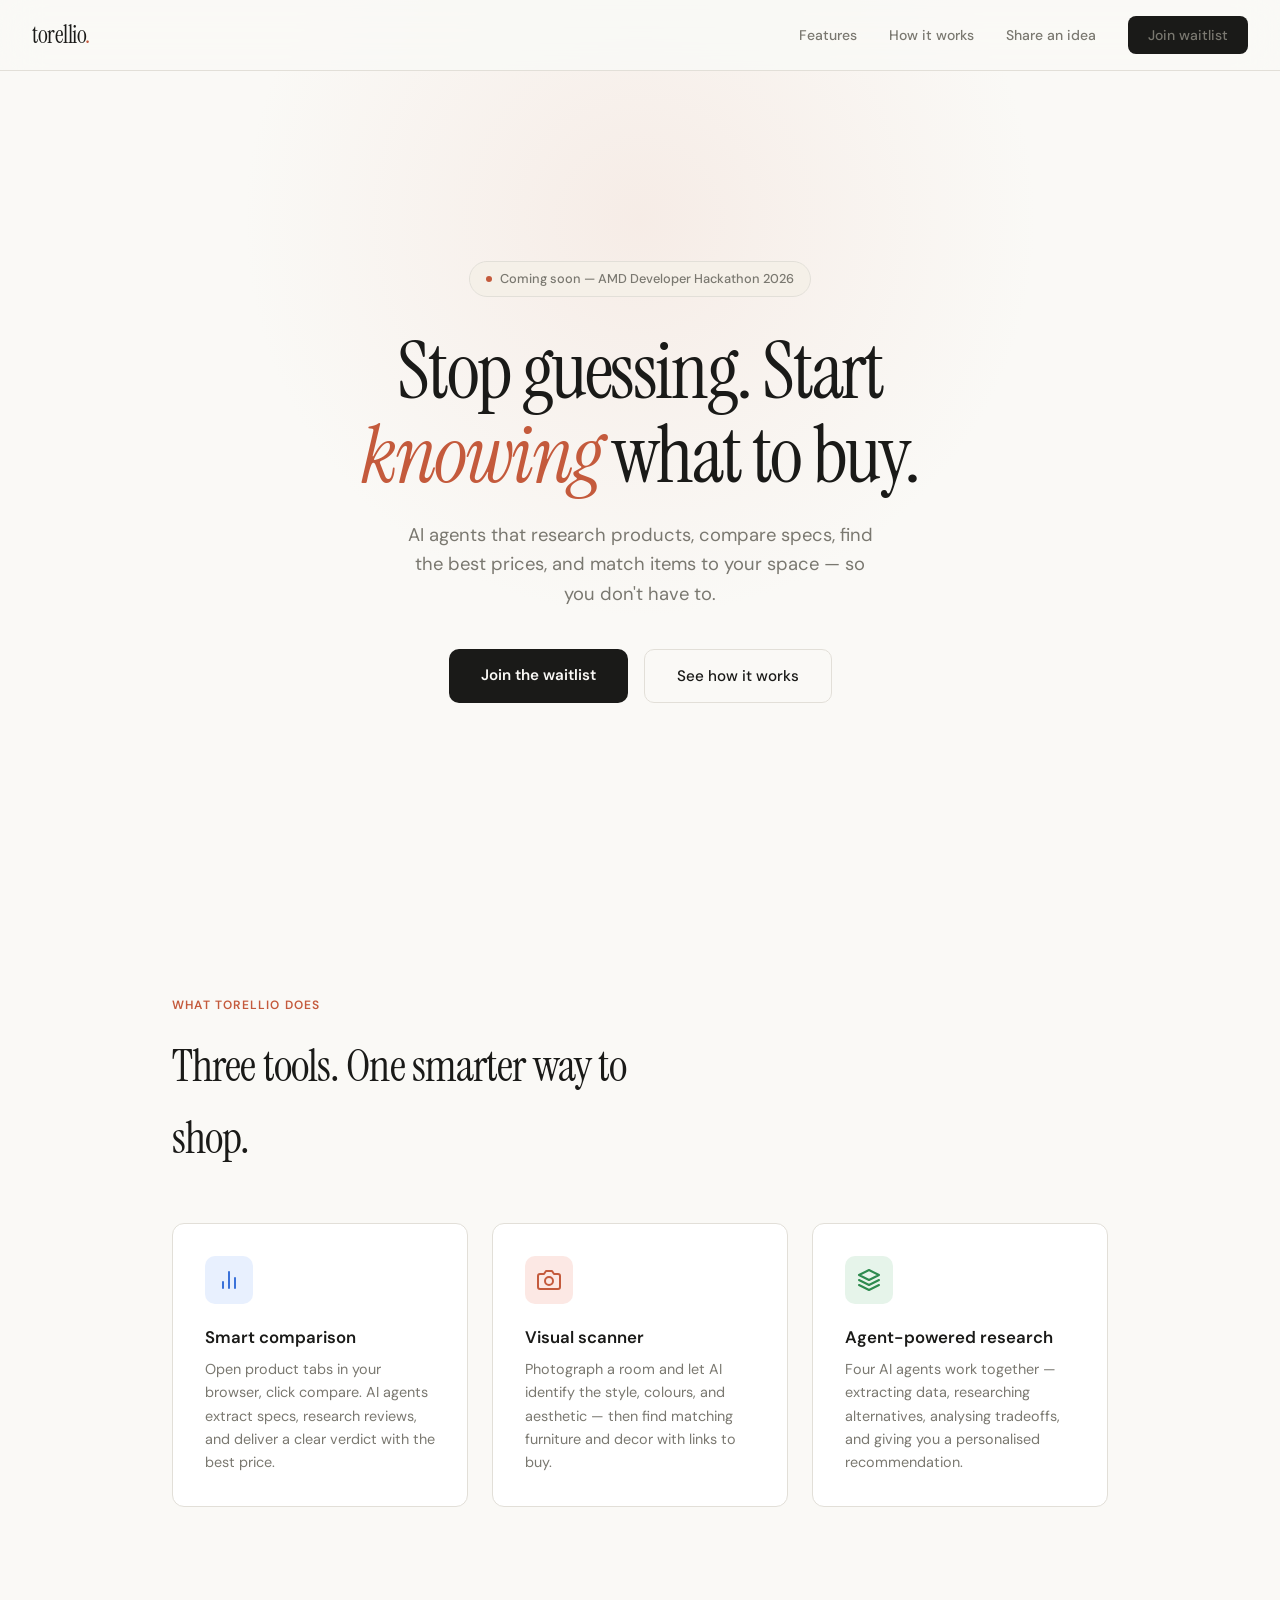
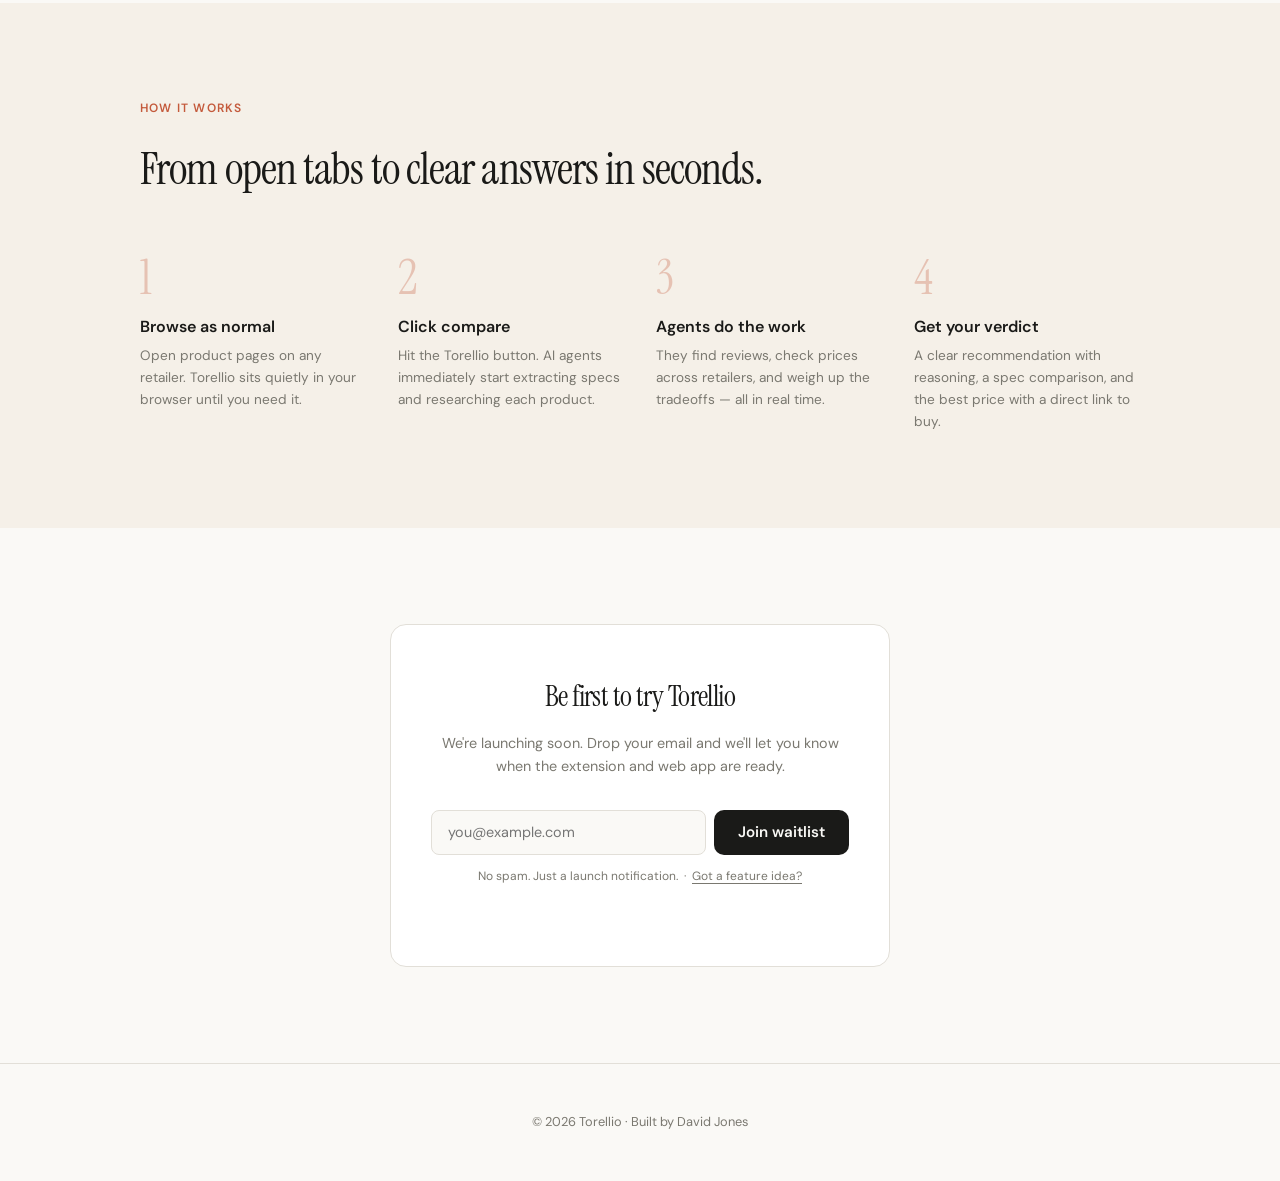
==== site/index.html @ e5859b56 "Add waitlist site and worker with restructured folders Splits HTML into site/ and Cloudflare Worker " ====
<!DOCTYPE html>
<html lang="en">
<head>
<meta charset="UTF-8">
<meta name="viewport" content="width=device-width, initial-scale=1.0">
<title>Torellio — Shop smarter with AI agents</title>
<meta name="description" content="Torellio uses AI agents to compare products, find the best prices, and match items to your style. Browser extension and visual scanner.">
<link rel="preconnect" href="https://fonts.googleapis.com">
<link rel="preconnect" href="https://fonts.gstatic.com" crossorigin>
<link href="https://fonts.googleapis.com/css2?family=DM+Sans:ital,opsz,wght@0,9..40,400;0,9..40,500;0,9..40,600;0,9..40,700;1,9..40,400&family=Instrument+Serif:ital@0;1&display=swap" rel="stylesheet">
<style>
*,*::before,*::after{margin:0;padding:0;box-sizing:border-box}
:root{
  --ink:#1a1a18;
  --paper:#faf9f6;
  --warm:#f5f0e8;
  --accent:#c45a3c;
  --accent-light:#f0d9cf;
  --muted:#7a7870;
  --border:#e2dfd8;
  --radius:12px;
}
html{scroll-behavior:smooth}
body{
  font-family:'DM Sans',system-ui,sans-serif;
  background:var(--paper);
  color:var(--ink);
  line-height:1.6;
  -webkit-font-smoothing:antialiased;
}

/* NAV */
nav{
  position:fixed;top:0;left:0;right:0;z-index:100;
  padding:1rem 2rem;
  display:flex;align-items:center;justify-content:space-between;
  background:rgba(250,249,246,0.85);
  backdrop-filter:blur(20px);
  border-bottom:1px solid var(--border);
}
.logo{
  font-family:'Instrument Serif',serif;
  font-size:1.5rem;
  font-weight:400;
  letter-spacing:-0.02em;
  color:var(--ink);
  text-decoration:none;
}
.logo span{color:var(--accent)}
.nav-links{display:flex;gap:2rem;align-items:center}
.nav-links a{
  text-decoration:none;color:var(--muted);
  font-size:0.875rem;font-weight:500;
  transition:color 0.2s;
}
.nav-links a:hover{color:var(--ink)}
.nav-cta{
  background:var(--ink);color:var(--paper);
  padding:0.5rem 1.25rem;border-radius:8px;
  font-size:0.875rem;font-weight:600;
  text-decoration:none;transition:opacity 0.2s;
}
.nav-cta:hover{opacity:0.85}

/* HERO */
.hero{
  min-height:100vh;
  display:flex;flex-direction:column;
  align-items:center;justify-content:center;
  text-align:center;
  padding:8rem 2rem 4rem;
  position:relative;
  overflow:hidden;
}
.hero::before{
  content:'';position:absolute;
  top:-20%;left:50%;transform:translateX(-50%);
  width:800px;height:800px;
  background:radial-gradient(circle,var(--accent-light) 0%,transparent 70%);
  opacity:0.4;pointer-events:none;
}
.badge{
  display:inline-flex;align-items:center;gap:0.5rem;
  background:var(--warm);border:1px solid var(--border);
  padding:0.4rem 1rem;border-radius:100px;
  font-size:0.8rem;font-weight:500;color:var(--muted);
  margin-bottom:2rem;
  animation:fadeUp 0.8s ease both;
}
.badge-dot{
  width:6px;height:6px;border-radius:50%;
  background:var(--accent);
  animation:pulse 2s ease infinite;
}
h1{
  font-family:'Instrument Serif',serif;
  font-size:clamp(2.8rem,7vw,5rem);
  line-height:1.05;
  font-weight:400;
  letter-spacing:-0.03em;
  max-width:700px;
  margin-bottom:1.5rem;
  animation:fadeUp 0.8s ease 0.1s both;
}
h1 em{
  font-style:italic;
  color:var(--accent);
}
.hero p{
  font-size:1.15rem;
  color:var(--muted);
  max-width:480px;
  margin-bottom:2.5rem;
  animation:fadeUp 0.8s ease 0.2s both;
}
.hero-actions{
  display:flex;gap:1rem;flex-wrap:wrap;justify-content:center;
  animation:fadeUp 0.8s ease 0.3s both;
}
.btn-primary{
  background:var(--ink);color:var(--paper);
  padding:0.85rem 2rem;border-radius:10px;
  font-size:0.95rem;font-weight:600;
  text-decoration:none;
  transition:transform 0.2s,opacity 0.2s;
  border:none;cursor:pointer;
  font-family:inherit;
}
.btn-primary:hover{transform:translateY(-1px);opacity:0.9}
.btn-secondary{
  background:transparent;color:var(--ink);
  padding:0.85rem 2rem;border-radius:10px;
  font-size:0.95rem;font-weight:500;
  text-decoration:none;
  border:1px solid var(--border);
  transition:border-color 0.2s;
}
.btn-secondary:hover{border-color:var(--muted)}

/* FEATURES */
.features{
  padding:6rem 2rem;
  max-width:1000px;margin:0 auto;
}
.section-label{
  font-size:0.75rem;font-weight:600;
  text-transform:uppercase;letter-spacing:0.1em;
  color:var(--accent);
  margin-bottom:1rem;
}
.features h2{
  font-family:'Instrument Serif',serif;
  font-size:clamp(2rem,4vw,2.8rem);
  font-weight:400;
  letter-spacing:-0.02em;
  margin-bottom:3rem;
  max-width:500px;
}
.feature-grid{
  display:grid;
  grid-template-columns:repeat(auto-fit,minmax(280px,1fr));
  gap:1.5rem;
}
.feature-card{
  background:white;
  border:1px solid var(--border);
  border-radius:var(--radius);
  padding:2rem;
  transition:transform 0.3s ease,box-shadow 0.3s ease;
}
.feature-card:hover{
  transform:translateY(-4px);
  box-shadow:0 12px 40px rgba(0,0,0,0.06);
}
.feature-icon{
  width:48px;height:48px;
  border-radius:10px;
  display:flex;align-items:center;justify-content:center;
  font-size:1.4rem;
  margin-bottom:1.25rem;
}
.fi-compare{background:#e8f0fe;color:#3b72d9}
.fi-scan{background:#fce8e4;color:var(--accent)}
.fi-agent{background:#e6f4ea;color:#2d8a4e}
.feature-card h3{
  font-size:1.05rem;font-weight:600;
  margin-bottom:0.5rem;
}
.feature-card p{
  font-size:0.9rem;color:var(--muted);
  line-height:1.6;
}

/* HOW IT WORKS */
.how{
  padding:6rem 2rem;
  background:var(--warm);
}
.how-inner{max-width:1000px;margin:0 auto}
.how h2{
  font-family:'Instrument Serif',serif;
  font-size:clamp(2rem,4vw,2.8rem);
  font-weight:400;letter-spacing:-0.02em;
  margin-bottom:3rem;
}
.steps{
  display:grid;
  grid-template-columns:repeat(auto-fit,minmax(200px,1fr));
  gap:2rem;
}
.step{position:relative}
.step-num{
  font-family:'Instrument Serif',serif;
  font-size:3rem;color:var(--accent);
  opacity:0.3;line-height:1;
  margin-bottom:0.75rem;
}
.step h3{
  font-size:1rem;font-weight:600;
  margin-bottom:0.4rem;
}
.step p{font-size:0.85rem;color:var(--muted)}

/* WAITLIST */
.waitlist{
  padding:6rem 2rem;
  text-align:center;
}
.waitlist-inner{
  max-width:500px;margin:0 auto;
  background:white;
  border:1px solid var(--border);
  border-radius:16px;
  padding:3rem 2.5rem;
}
.waitlist h2{
  font-family:'Instrument Serif',serif;
  font-size:1.8rem;font-weight:400;
  letter-spacing:-0.02em;
  margin-bottom:0.75rem;
}
.waitlist p{
  font-size:0.9rem;color:var(--muted);
  margin-bottom:2rem;
}
.email-form{
  display:flex;gap:0.5rem;
}
.email-form input{
  flex:1;
  padding:0.8rem 1rem;
  border:1px solid var(--border);
  border-radius:8px;
  font-size:0.9rem;
  font-family:inherit;
  background:var(--paper);
  outline:none;
  transition:border-color 0.2s;
}
.email-form input:focus{border-color:var(--accent)}
.email-form button{
  padding:0.8rem 1.5rem;
  white-space:nowrap;
}
.form-note{
  font-size:0.75rem;color:var(--muted);
  margin-top:0.75rem;
}

/* FOOTER */
footer{
  padding:3rem 2rem;
  border-top:1px solid var(--border);
  text-align:center;
}
footer p{font-size:0.8rem;color:var(--muted)}
footer a{color:var(--muted);text-decoration:none}
footer a:hover{color:var(--ink)}

/* ANIMATIONS */
@keyframes fadeUp{
  from{opacity:0;transform:translateY(20px)}
  to{opacity:1;transform:translateY(0)}
}
@keyframes pulse{
  0%,100%{opacity:1}
  50%{opacity:0.4}
}

/* SCROLL ANIMATIONS */
.reveal{
  opacity:0;transform:translateY(30px);
  transition:opacity 0.6s ease,transform 0.6s ease;
}
.reveal.visible{opacity:1;transform:translateY(0)}

/* MOBILE */
@media(max-width:640px){
  nav{padding:1rem}
  .nav-links a:not(.nav-cta){display:none}
  .hero{padding:7rem 1.5rem 3rem}
  .email-form{flex-direction:column}
  .features,.how,.waitlist{padding:4rem 1.5rem}
  .waitlist-inner{padding:2rem 1.5rem}
}
</style>
</head>
<body>

<nav>
  <a href="/" class="logo">torellio<span>.</span></a>
  <div class="nav-links">
    <a href="#features">Features</a>
    <a href="#how">How it works</a>
    <a href="/ideas">Share an idea</a>
    <a href="#waitlist" class="nav-cta">Join waitlist</a>
  </div>
</nav>

<section class="hero">
  <div class="badge">
    <span class="badge-dot"></span>
    Coming soon — AMD Developer Hackathon 2026
  </div>
  <h1>Stop guessing. Start <em>knowing</em> what to buy.</h1>
  <p>AI agents that research products, compare specs, find the best prices, and match items to your space — so you don't have to.</p>
  <div class="hero-actions">
    <a href="#waitlist" class="btn-primary">Join the waitlist</a>
    <a href="#features" class="btn-secondary">See how it works</a>
  </div>
</section>

<section class="features" id="features">
  <div class="section-label reveal">What Torellio does</div>
  <h2 class="reveal">Three tools. One smarter way to shop.</h2>
  <div class="feature-grid">
    <div class="feature-card reveal">
      <div class="feature-icon fi-compare">
        <svg width="24" height="24" fill="none" stroke="currentColor" stroke-width="2" stroke-linecap="round" stroke-linejoin="round" viewBox="0 0 24 24"><path d="M18 20V10M12 20V4M6 20v-6"/></svg>
      </div>
      <h3>Smart comparison</h3>
      <p>Open product tabs in your browser, click compare. AI agents extract specs, research reviews, and deliver a clear verdict with the best price.</p>
    </div>
    <div class="feature-card reveal">
      <div class="feature-icon fi-scan">
        <svg width="24" height="24" fill="none" stroke="currentColor" stroke-width="2" stroke-linecap="round" stroke-linejoin="round" viewBox="0 0 24 24"><path d="M23 19a2 2 0 0 1-2 2H3a2 2 0 0 1-2-2V8a2 2 0 0 1 2-2h4l2-3h6l2 3h4a2 2 0 0 1 2 2z"/><circle cx="12" cy="13" r="4"/></svg>
      </div>
      <h3>Visual scanner</h3>
      <p>Photograph a room and let AI identify the style, colours, and aesthetic — then find matching furniture and decor with links to buy.</p>
    </div>
    <div class="feature-card reveal">
      <div class="feature-icon fi-agent">
        <svg width="24" height="24" fill="none" stroke="currentColor" stroke-width="2" stroke-linecap="round" stroke-linejoin="round" viewBox="0 0 24 24"><path d="M12 2L2 7l10 5 10-5-10-5zM2 17l10 5 10-5M2 12l10 5 10-5"/></svg>
      </div>
      <h3>Agent-powered research</h3>
      <p>Four AI agents work together — extracting data, researching alternatives, analysing tradeoffs, and giving you a personalised recommendation.</p>
    </div>
  </div>
</section>

<section class="how" id="how">
  <div class="how-inner">
    <div class="section-label reveal">How it works</div>
    <h2 class="reveal">From open tabs to clear answers in seconds.</h2>
    <div class="steps">
      <div class="step reveal">
        <div class="step-num">1</div>
        <h3>Browse as normal</h3>
        <p>Open product pages on any retailer. Torellio sits quietly in your browser until you need it.</p>
      </div>
      <div class="step reveal">
        <div class="step-num">2</div>
        <h3>Click compare</h3>
        <p>Hit the Torellio button. AI agents immediately start extracting specs and researching each product.</p>
      </div>
      <div class="step reveal">
        <div class="step-num">3</div>
        <h3>Agents do the work</h3>
        <p>They find reviews, check prices across retailers, and weigh up the tradeoffs — all in real time.</p>
      </div>
      <div class="step reveal">
        <div class="step-num">4</div>
        <h3>Get your verdict</h3>
        <p>A clear recommendation with reasoning, a spec comparison, and the best price with a direct link to buy.</p>
      </div>
    </div>
  </div>
</section>

<section class="waitlist" id="waitlist">
  <div class="waitlist-inner reveal">
    <h2>Be first to try Torellio</h2>
    <p>We're launching soon. Drop your email and we'll let you know when the extension and web app are ready.</p>

    <div id="waitlist-form-state">
      <form class="email-form" onsubmit="handleSubmit(event)" id="waitlist-form">
        <input type="email" placeholder="you@example.com" required id="email-input">
        <button type="submit" class="btn-primary" id="submit-btn">Join waitlist</button>
      </form>
      <div class="form-note">
        No spam. Just a launch notification. &nbsp;·&nbsp;
        <a href="/ideas" style="color:var(--muted);text-decoration:underline;text-underline-offset:3px">Got a feature idea?</a>
      </div>
    </div>

    <div id="waitlist-success" style="display:none">
      <div style="font-size:1.5rem;margin-bottom:0.5rem">🎉</div>
      <p style="font-weight:500;color:var(--ink);margin-bottom:0.25rem">You're on the list!</p>
      <p style="font-size:0.85rem">We'll be in touch when Torellio launches. &nbsp;·&nbsp;
        <a href="/ideas" style="color:var(--muted);text-decoration:underline;text-underline-offset:3px">Share a feature idea?</a>
      </p>
    </div>

    <div id="waitlist-duplicate" style="display:none">
      <p style="font-size:0.9rem;color:var(--muted)">You're already on the list — we'll be in touch. &nbsp;·&nbsp;
        <a href="/ideas" style="color:var(--muted);text-decoration:underline;text-underline-offset:3px">Got a feature idea?</a>
      </p>
    </div>

    <p style="font-size:0.8rem;color:var(--muted);margin-top:1rem">
      <span id="waitlist-count" style="font-weight:600;color:var(--ink)"></span>
    </p>
  </div>
</section>

<footer>
  <p>&copy; 2026 Torellio &middot; Built by <a href="https://bongosclub.uk" target="_blank" rel="noopener">David Jones</a></p>
</footer>

<script>
// Replace with your Worker URL once deployed
const WORKER_URL = 'https://torellio-api.YOUR-SUBDOMAIN.workers.dev';

const observer = new IntersectionObserver((entries) => {
  entries.forEach((entry, i) => {
    if (entry.isIntersecting) {
      setTimeout(() => entry.target.classList.add('visible'), i * 80);
      observer.unobserve(entry.target);
    }
  });
}, { threshold: 0.15 });
document.querySelectorAll('.reveal').forEach(el => observer.observe(el));

// Load waitlist count
async function loadCount() {
  try {
    const res = await fetch(`${WORKER_URL}/api/stats`);
    const data = await res.json();
    if (data.waitlist > 0) {
      document.getElementById('waitlist-count').textContent =
        `${data.waitlist.toLocaleString()} people already signed up`;
    }
  } catch {}
}
loadCount();

async function handleSubmit(e) {
  e.preventDefault();
  const btn = document.getElementById('submit-btn');
  const input = document.getElementById('email-input');
  const email = input.value.trim();

  btn.disabled = true;
  btn.textContent = 'Joining…';

  try {
    const res = await fetch(`${WORKER_URL}/api/waitlist`, {
      method: 'POST',
      headers: { 'Content-Type': 'application/json' },
      body: JSON.stringify({ email }),
    });
    const data = await res.json();

    document.getElementById('waitlist-form-state').style.display = 'none';

    if (data.message === 'already_registered') {
      document.getElementById('waitlist-duplicate').style.display = 'block';
    } else {
      document.getElementById('waitlist-success').style.display = 'block';
      loadCount();
    }
  } catch {
    btn.disabled = false;
    btn.textContent = 'Join waitlist';
    alert('Something went wrong. Please try again.');
  }
}
</script>

</body>
</html>
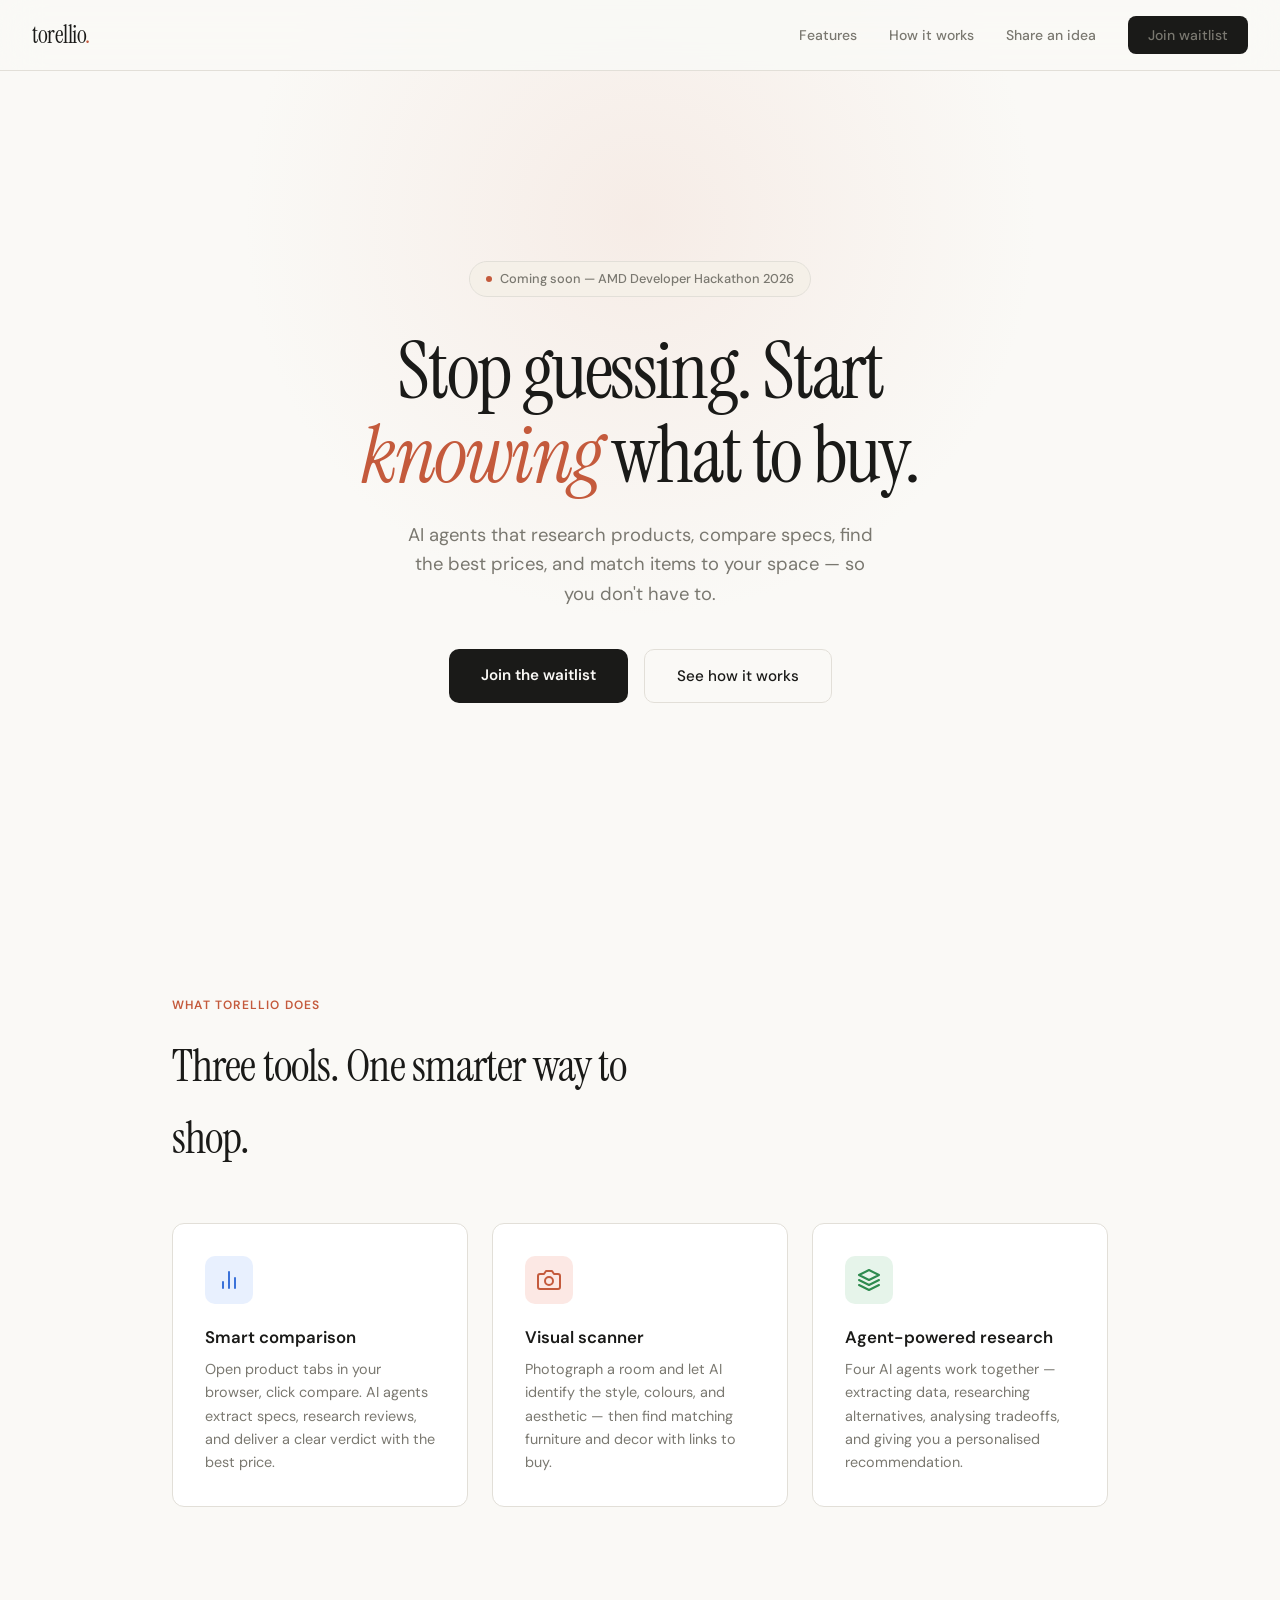
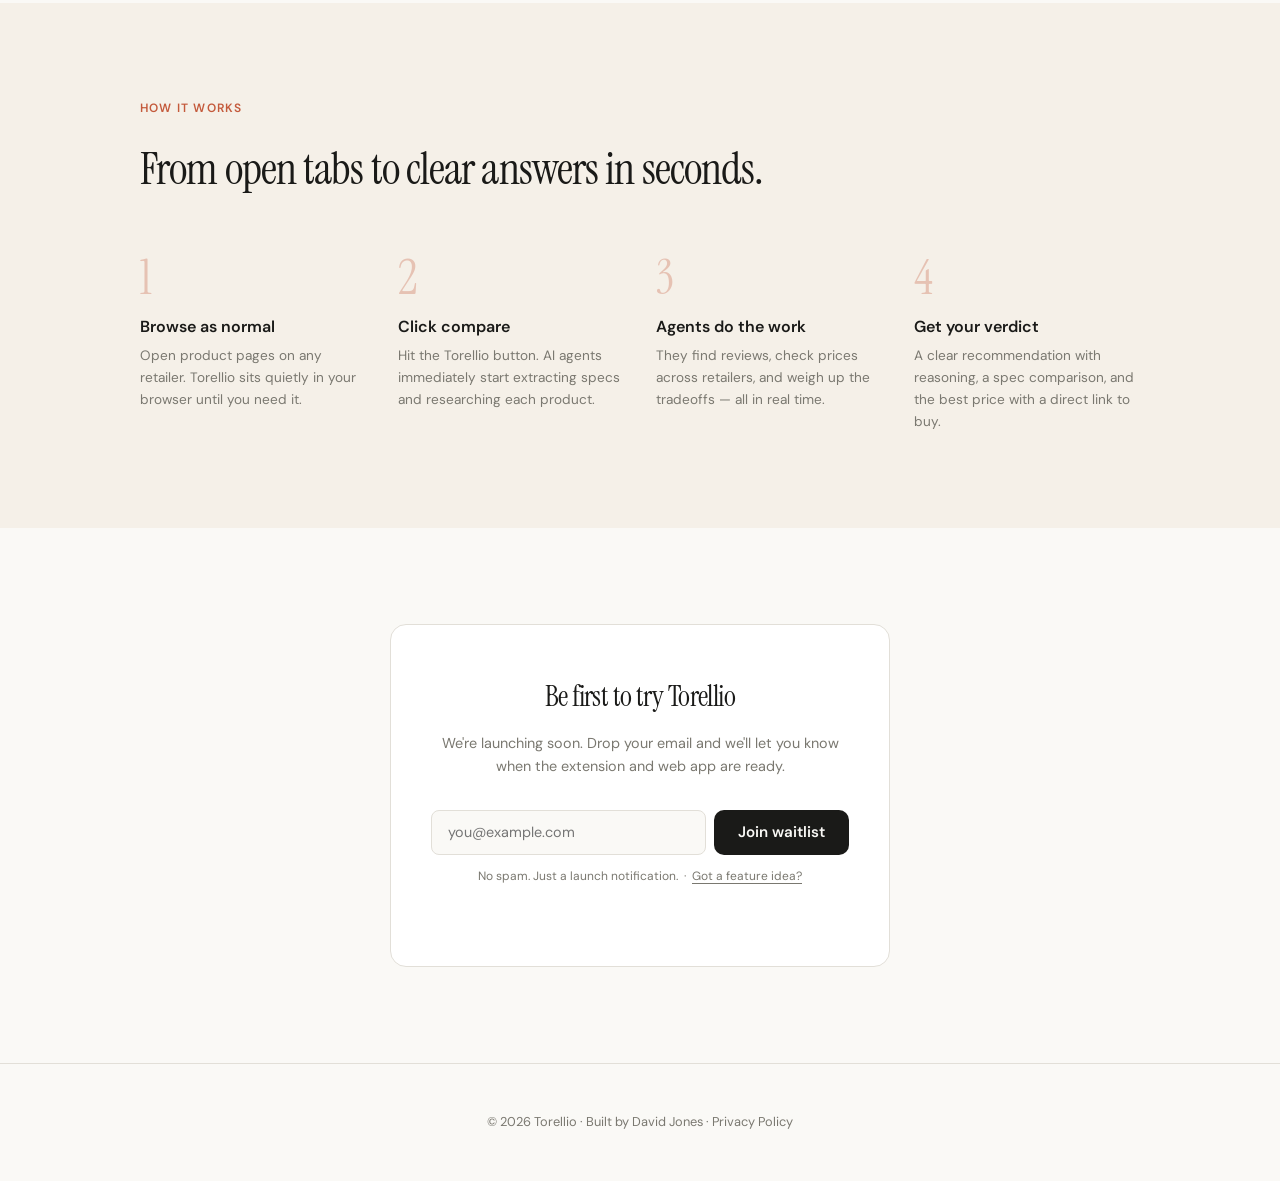
==== commit 4fa312cf: "Add privacy policy page and fix worker URL placeholder - Add privacy.html matching site design - Lin" ====
--- a/site/index.html
+++ b/site/index.html
@@ -424,12 +424,12 @@
 </section>
 
 <footer>
-  <p>&copy; 2026 Torellio &middot; Built by <a href="https://bongosclub.uk" target="_blank" rel="noopener">David Jones</a></p>
+  <p>&copy; 2026 Torellio &middot; Built by <a href="https://bongosclub.uk" target="_blank" rel="noopener">David Jones</a> &middot; <a href="/privacy">Privacy Policy</a></p>
 </footer>
 
 <script>
 // Replace with your Worker URL once deployed
-const WORKER_URL = 'https://torellio-api.YOUR-SUBDOMAIN.workers.dev';
+const WORKER_URL = 'https://torellio-api.davidjonesuk1997.workers.dev';
 
 const observer = new IntersectionObserver((entries) => {
   entries.forEach((entry, i) => {
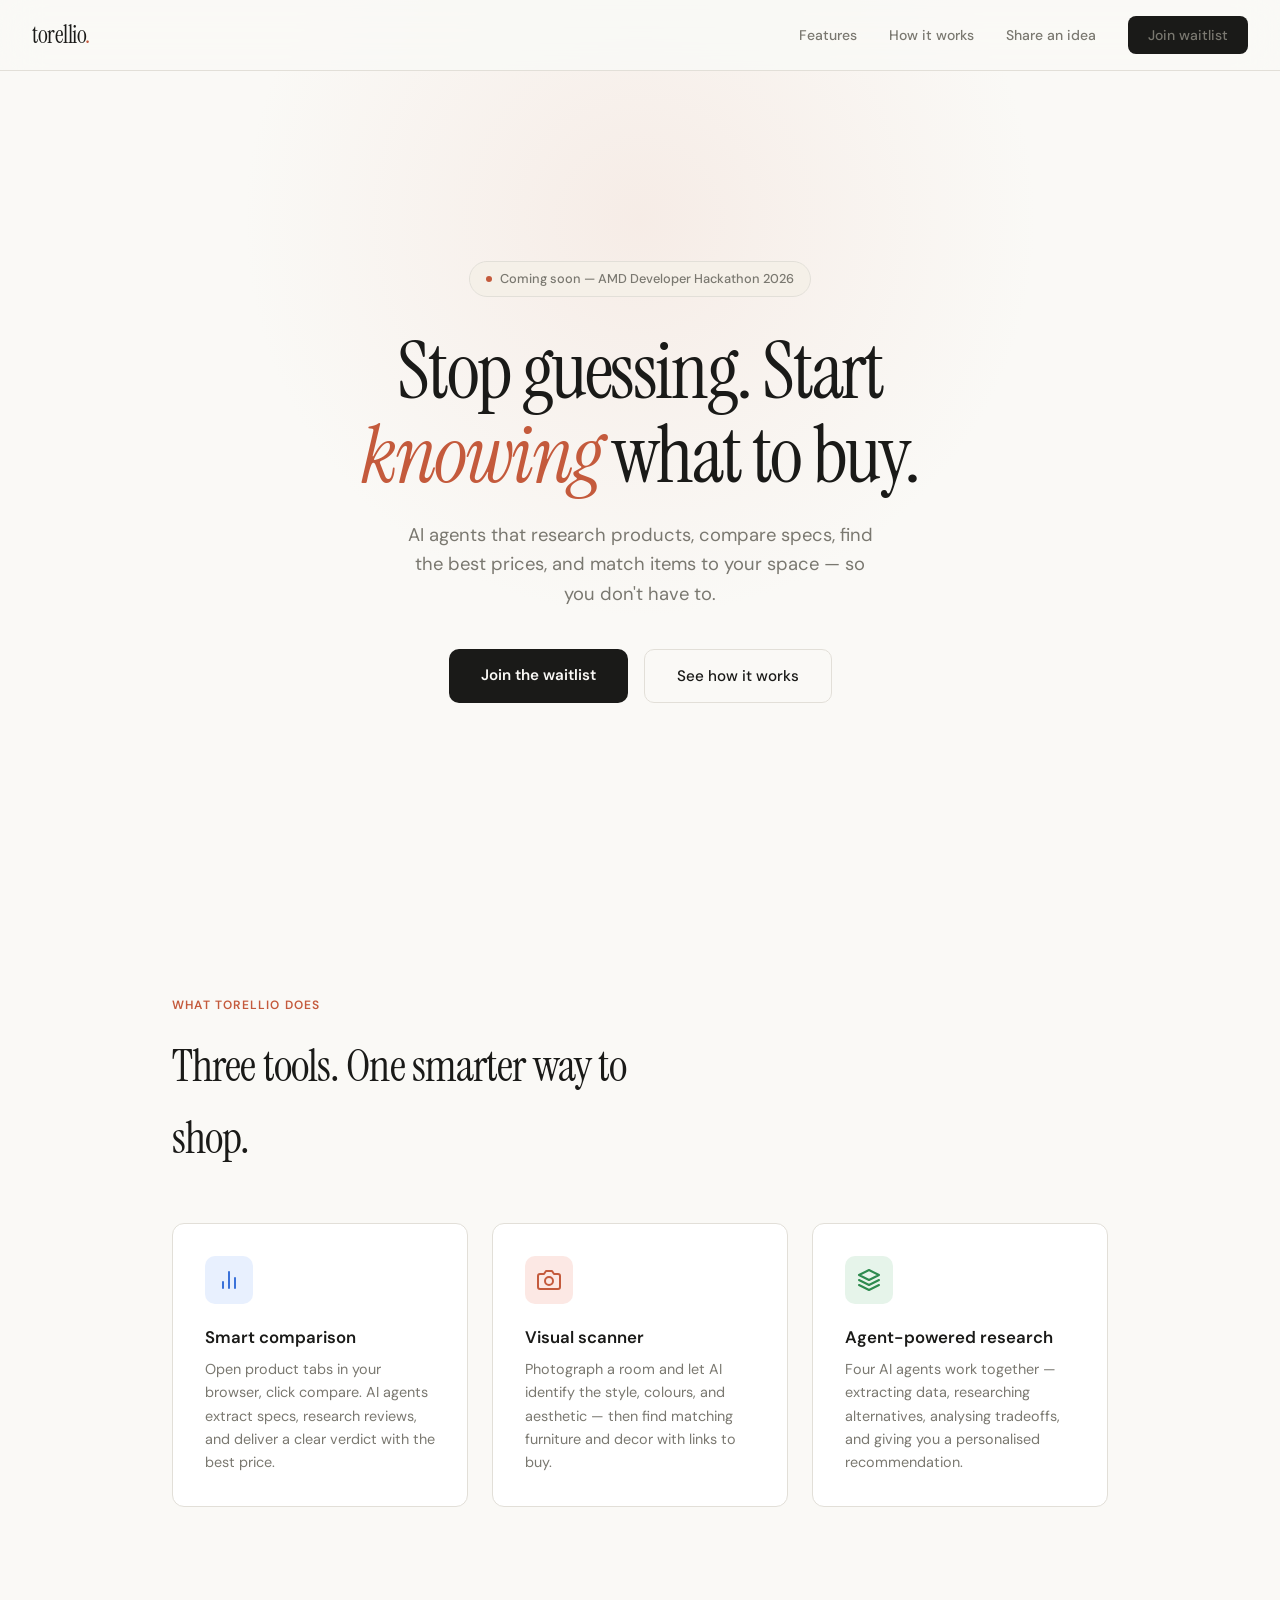
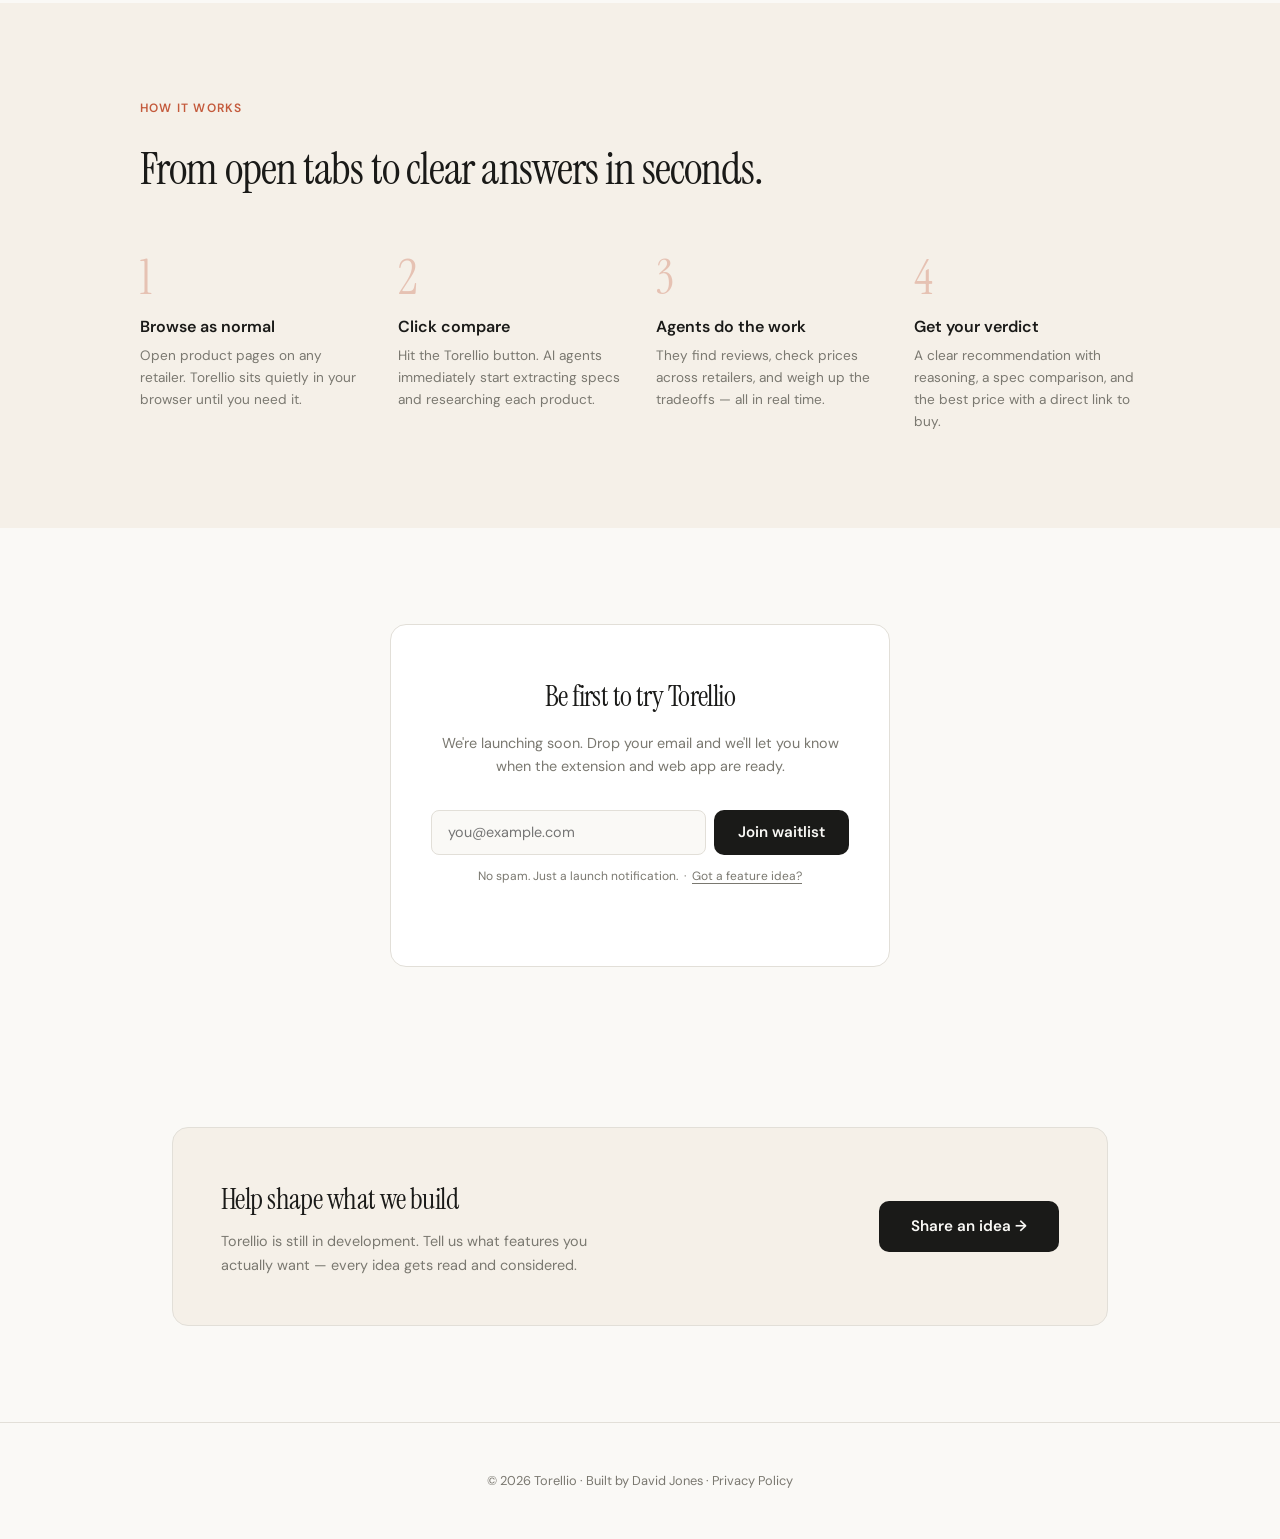
==== commit 6b813844: "Add prominent ideas CTA section and fix ideas page JS bug - Add 'Help shape what we build' section a" ====
--- a/site/index.html
+++ b/site/index.html
@@ -267,6 +267,35 @@
   margin-top:0.75rem;
 }
 
+/* IDEAS CTA */
+.ideas-cta{
+  padding:4rem 2rem 6rem;
+  max-width:1000px;margin:0 auto;
+}
+.ideas-cta-inner{
+  background:var(--warm);
+  border:1px solid var(--border);
+  border-radius:16px;
+  padding:3rem;
+  display:flex;
+  align-items:center;
+  justify-content:space-between;
+  gap:2rem;
+}
+.ideas-cta-text h2{
+  font-family:'Instrument Serif',serif;
+  font-size:1.8rem;font-weight:400;
+  letter-spacing:-0.02em;
+  margin-bottom:0.5rem;
+}
+.ideas-cta-text p{
+  font-size:0.9rem;color:var(--muted);
+  max-width:380px;
+}
+@media(max-width:640px){
+  .ideas-cta-inner{flex-direction:column;align-items:flex-start;padding:2rem 1.5rem}
+}
+
 /* FOOTER */
 footer{
   padding:3rem 2rem;
@@ -297,7 +326,8 @@
 /* MOBILE */
 @media(max-width:640px){
   nav{padding:1rem}
-  .nav-links a:not(.nav-cta){display:none}
+  .nav-links a:not(.nav-cta):not(.nav-ideas){display:none}
+  .nav-ideas{font-size:0.8rem}
   .hero{padding:7rem 1.5rem 3rem}
   .email-form{flex-direction:column}
   .features,.how,.waitlist{padding:4rem 1.5rem}
@@ -312,7 +342,7 @@
   <div class="nav-links">
     <a href="#features">Features</a>
     <a href="#how">How it works</a>
-    <a href="/ideas">Share an idea</a>
+    <a href="/ideas" class="nav-ideas">Share an idea</a>
     <a href="#waitlist" class="nav-cta">Join waitlist</a>
   </div>
 </nav>
@@ -420,6 +450,16 @@
     <p style="font-size:0.8rem;color:var(--muted);margin-top:1rem">
       <span id="waitlist-count" style="font-weight:600;color:var(--ink)"></span>
     </p>
+  </div>
+</section>
+
+<section class="ideas-cta">
+  <div class="ideas-cta-inner reveal">
+    <div class="ideas-cta-text">
+      <h2>Help shape what we build</h2>
+      <p>Torellio is still in development. Tell us what features you actually want — every idea gets read and considered.</p>
+    </div>
+    <a href="/ideas" class="btn-primary" style="white-space:nowrap;flex-shrink:0">Share an idea &rarr;</a>
   </div>
 </section>
 
